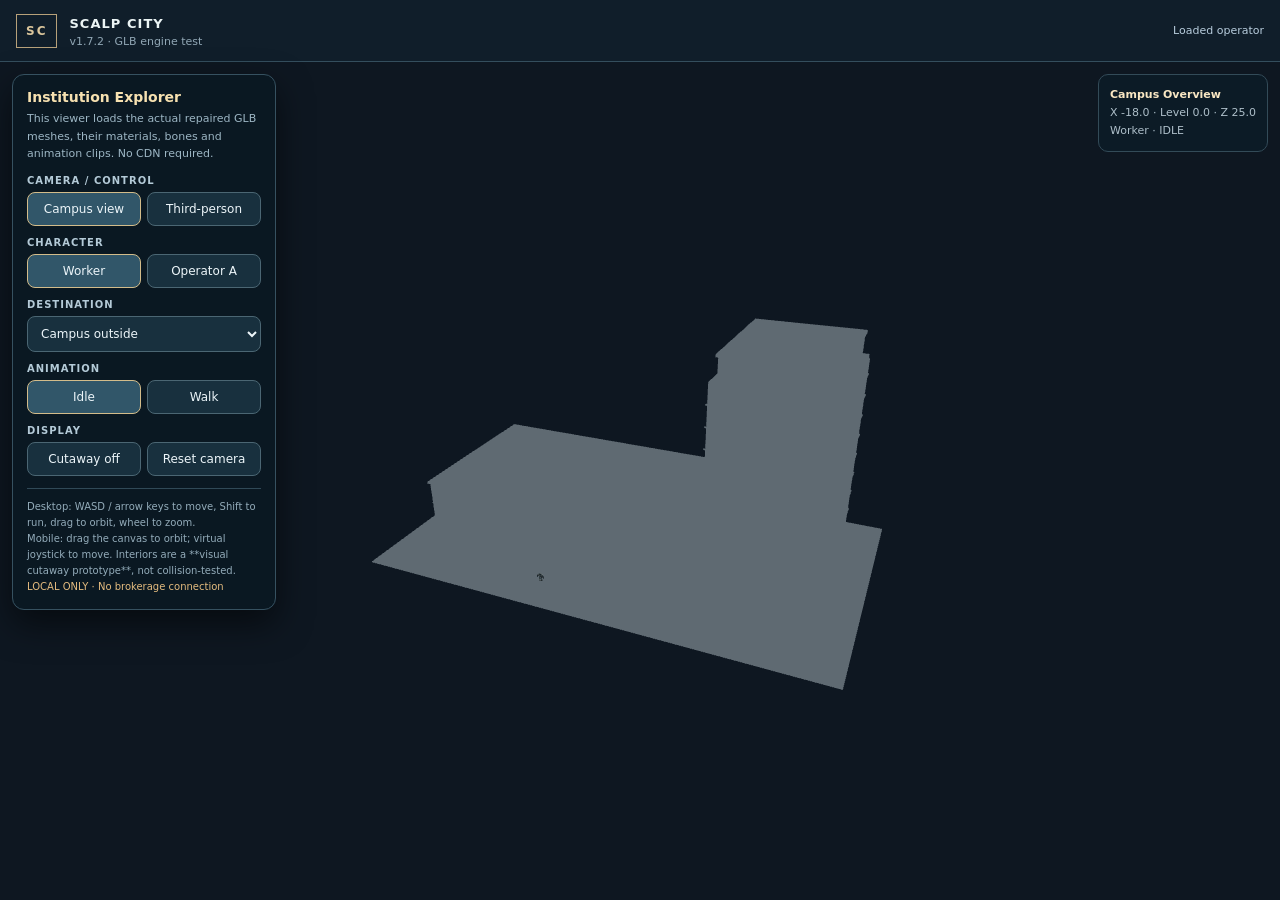
==== index.html @ 9b5a2491 "Fix GitHub Pages root: route iPhone visitors to Scalp City v1.7.2" ====
<!doctype html>
<html lang="en">
<head>
<meta charset="utf-8">
<meta name="viewport" content="width=device-width,initial-scale=1">
<meta name="theme-color" content="#09131e">
<title>Scalp City — 3D Campus</title>
<meta http-equiv="refresh" content="0;url=./scalp-city-v172/">
<style>
html,body{margin:0;min-height:100%;background:#09131e;color:#e7f3fc;font:16px system-ui,sans-serif}
main{min-height:100dvh;display:grid;place-content:center;text-align:center;padding:24px}
a{display:inline-block;margin-top:16px;background:#78c7ba;color:#061720;padding:14px 18px;border-radius:10px;font-weight:700;text-decoration:none}
</style>
</head>
<body><main><h1>Scalp City</h1><p>Opening your 3D School and Trading Tower…</p><a href="./scalp-city-v172/">Enter Scalp City</a></main>
<script>location.replace(new URL('scalp-city-v172/',location.href).href)</script>
</body></html>
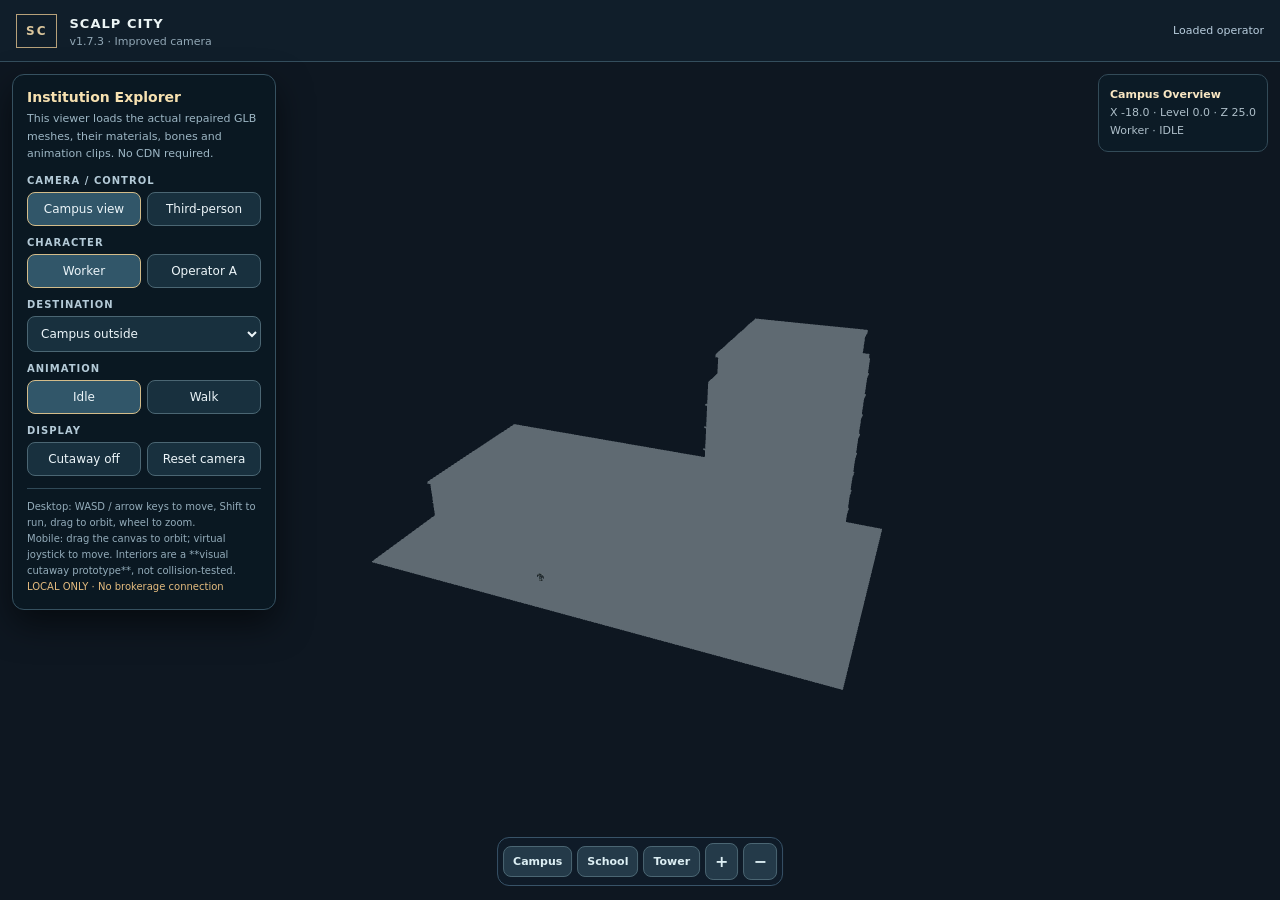
==== commit 3474234c: "Route Scalp City homepage to v1.7.3 camera-corrected viewer" ====
--- a/index.html
+++ b/index.html
@@ -5,13 +5,13 @@
 <meta name="viewport" content="width=device-width,initial-scale=1">
 <meta name="theme-color" content="#09131e">
 <title>Scalp City — 3D Campus</title>
-<meta http-equiv="refresh" content="0;url=./scalp-city-v172/">
+<meta http-equiv="refresh" content="0;url=./scalp-city-v173/">
 <style>
 html,body{margin:0;min-height:100%;background:#09131e;color:#e7f3fc;font:16px system-ui,sans-serif}
 main{min-height:100dvh;display:grid;place-content:center;text-align:center;padding:24px}
 a{display:inline-block;margin-top:16px;background:#78c7ba;color:#061720;padding:14px 18px;border-radius:10px;font-weight:700;text-decoration:none}
 </style>
 </head>
-<body><main><h1>Scalp City</h1><p>Opening your 3D School and Trading Tower…</p><a href="./scalp-city-v172/">Enter Scalp City</a></main>
-<script>location.replace(new URL('scalp-city-v172/',location.href).href)</script>
+<body><main><h1>Scalp City</h1><p>Opening your 3D School and Trading Tower…</p><a href="./scalp-city-v173/">Enter Scalp City</a></main>
+<script>location.replace(new URL('scalp-city-v173/',location.href).href)</script>
 </body></html>
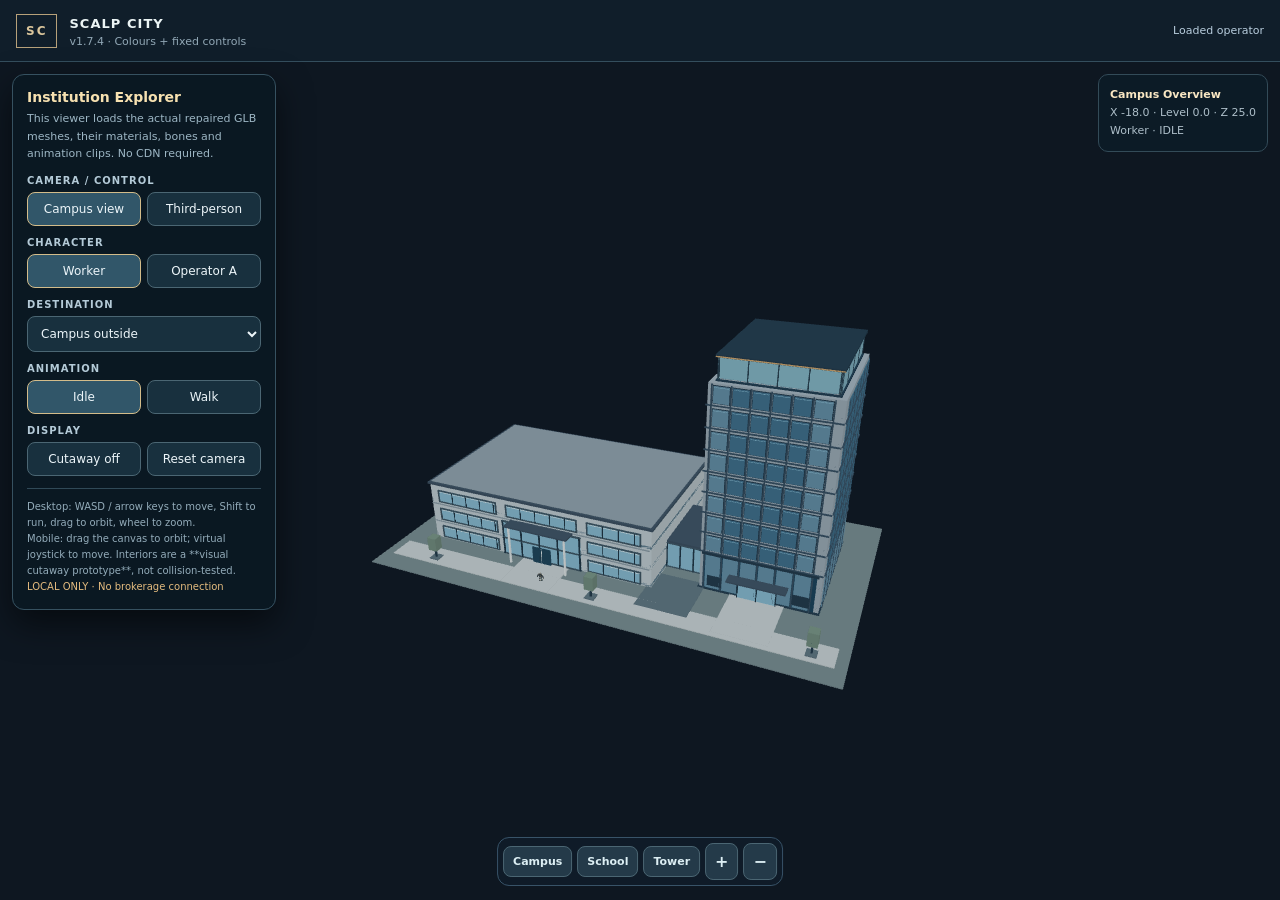
==== commit acec1515: "Route main Scalp City address to v1.7.4 corrected colours and joystick" ====
--- a/index.html
+++ b/index.html
@@ -5,13 +5,13 @@
 <meta name="viewport" content="width=device-width,initial-scale=1">
 <meta name="theme-color" content="#09131e">
 <title>Scalp City — 3D Campus</title>
-<meta http-equiv="refresh" content="0;url=./scalp-city-v173/">
+<meta http-equiv="refresh" content="0;url=./scalp-city-v174/">
 <style>
 html,body{margin:0;min-height:100%;background:#09131e;color:#e7f3fc;font:16px system-ui,sans-serif}
 main{min-height:100dvh;display:grid;place-content:center;text-align:center;padding:24px}
 a{display:inline-block;margin-top:16px;background:#78c7ba;color:#061720;padding:14px 18px;border-radius:10px;font-weight:700;text-decoration:none}
 </style>
 </head>
-<body><main><h1>Scalp City</h1><p>Opening your 3D School and Trading Tower…</p><a href="./scalp-city-v173/">Enter Scalp City</a></main>
-<script>location.replace(new URL('scalp-city-v173/',location.href).href)</script>
+<body><main><h1>Scalp City</h1><p>Opening your 3D School and Trading Tower…</p><a href="./scalp-city-v174/">Enter Scalp City</a></main>
+<script>location.replace(new URL('scalp-city-v174/',location.href).href)</script>
 </body></html>
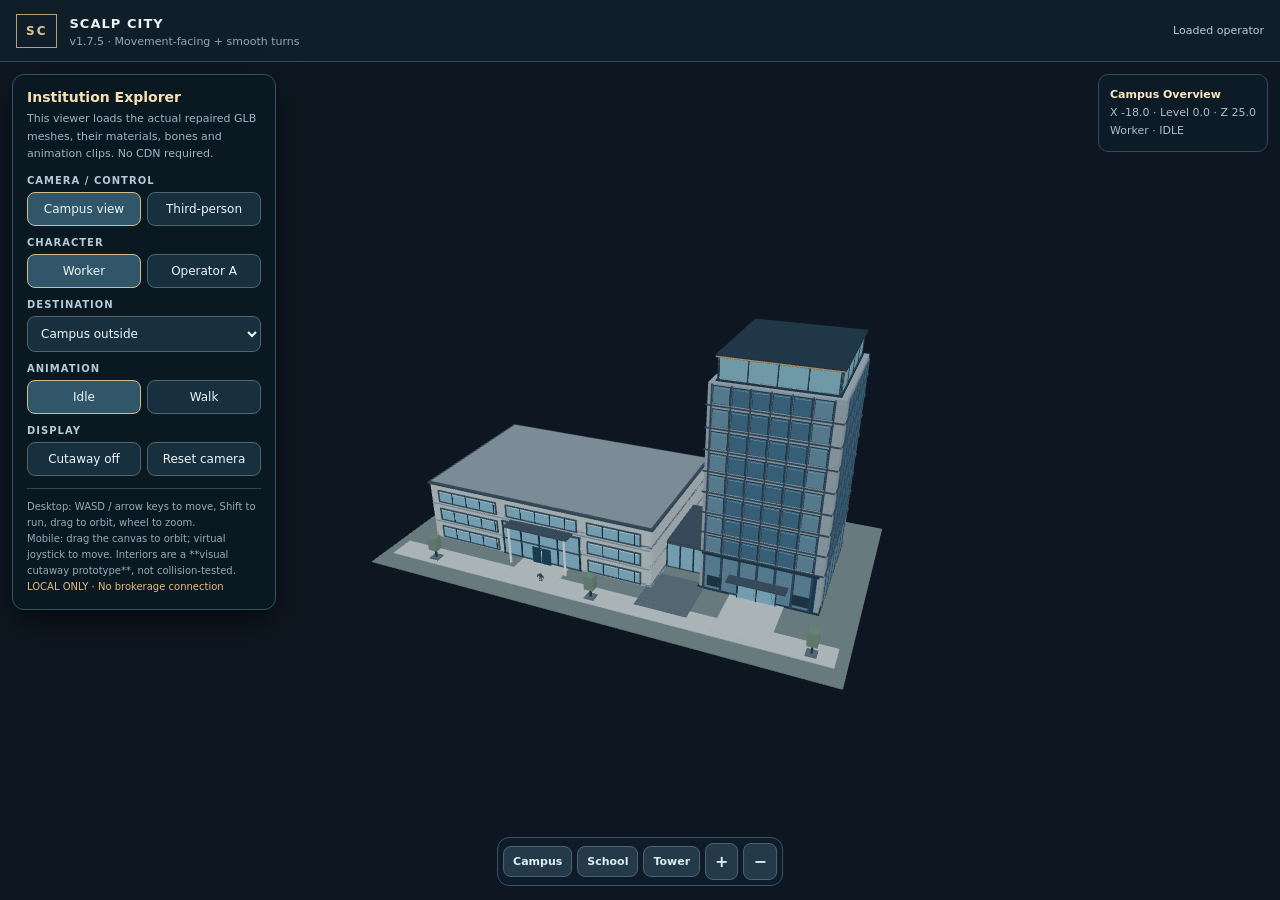
==== commit 3835f1d8: "Route Scalp City homepage to v1.7.5 corrected character facing" ====
--- a/index.html
+++ b/index.html
@@ -5,13 +5,13 @@
 <meta name="viewport" content="width=device-width,initial-scale=1">
 <meta name="theme-color" content="#09131e">
 <title>Scalp City — 3D Campus</title>
-<meta http-equiv="refresh" content="0;url=./scalp-city-v174/">
+<meta http-equiv="refresh" content="0;url=./scalp-city-v175/">
 <style>
 html,body{margin:0;min-height:100%;background:#09131e;color:#e7f3fc;font:16px system-ui,sans-serif}
 main{min-height:100dvh;display:grid;place-content:center;text-align:center;padding:24px}
 a{display:inline-block;margin-top:16px;background:#78c7ba;color:#061720;padding:14px 18px;border-radius:10px;font-weight:700;text-decoration:none}
 </style>
 </head>
-<body><main><h1>Scalp City</h1><p>Opening your 3D School and Trading Tower…</p><a href="./scalp-city-v174/">Enter Scalp City</a></main>
-<script>location.replace(new URL('scalp-city-v174/',location.href).href)</script>
+<body><main><h1>Scalp City</h1><p>Opening your 3D School and Trading Tower…</p><a href="./scalp-city-v175/">Enter Scalp City</a></main>
+<script>location.replace(new URL('scalp-city-v175/',location.href).href)</script>
 </body></html>
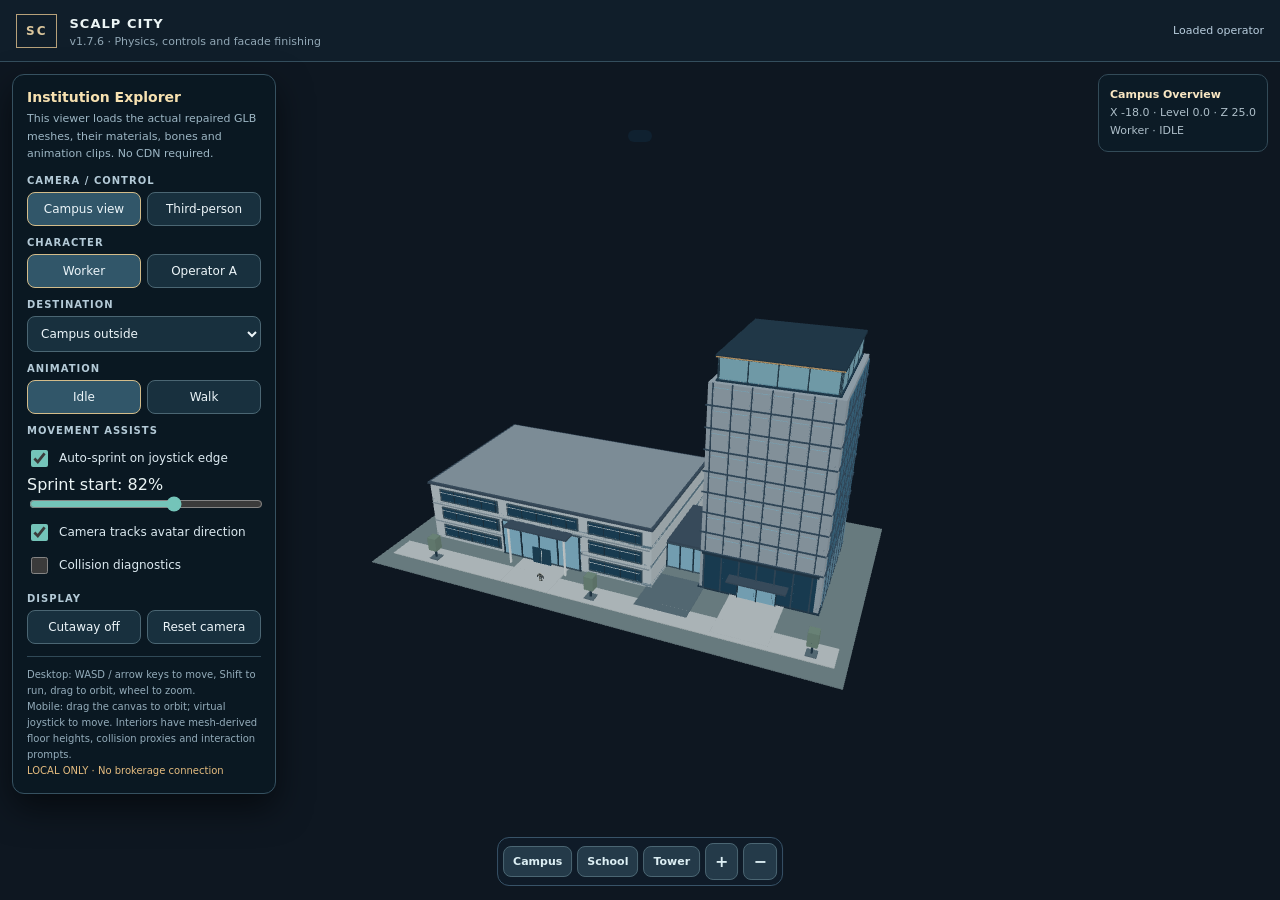
==== commit fd59d9f5: "Point Scalp City homepage to v1.7.6 collision and movement improvements" ====
--- a/index.html
+++ b/index.html
@@ -5,13 +5,13 @@
 <meta name="viewport" content="width=device-width,initial-scale=1">
 <meta name="theme-color" content="#09131e">
 <title>Scalp City — 3D Campus</title>
-<meta http-equiv="refresh" content="0;url=./scalp-city-v175/">
+<meta http-equiv="refresh" content="0;url=./scalp-city-v176/">
 <style>
 html,body{margin:0;min-height:100%;background:#09131e;color:#e7f3fc;font:16px system-ui,sans-serif}
 main{min-height:100dvh;display:grid;place-content:center;text-align:center;padding:24px}
 a{display:inline-block;margin-top:16px;background:#78c7ba;color:#061720;padding:14px 18px;border-radius:10px;font-weight:700;text-decoration:none}
 </style>
 </head>
-<body><main><h1>Scalp City</h1><p>Opening your 3D School and Trading Tower…</p><a href="./scalp-city-v175/">Enter Scalp City</a></main>
-<script>location.replace(new URL('scalp-city-v175/',location.href).href)</script>
+<body><main><h1>Scalp City</h1><p>Opening your 3D School and Trading Tower…</p><a href="./scalp-city-v176/">Enter Scalp City</a></main>
+<script>location.replace(new URL('scalp-city-v176/',location.href).href)</script>
 </body></html>
